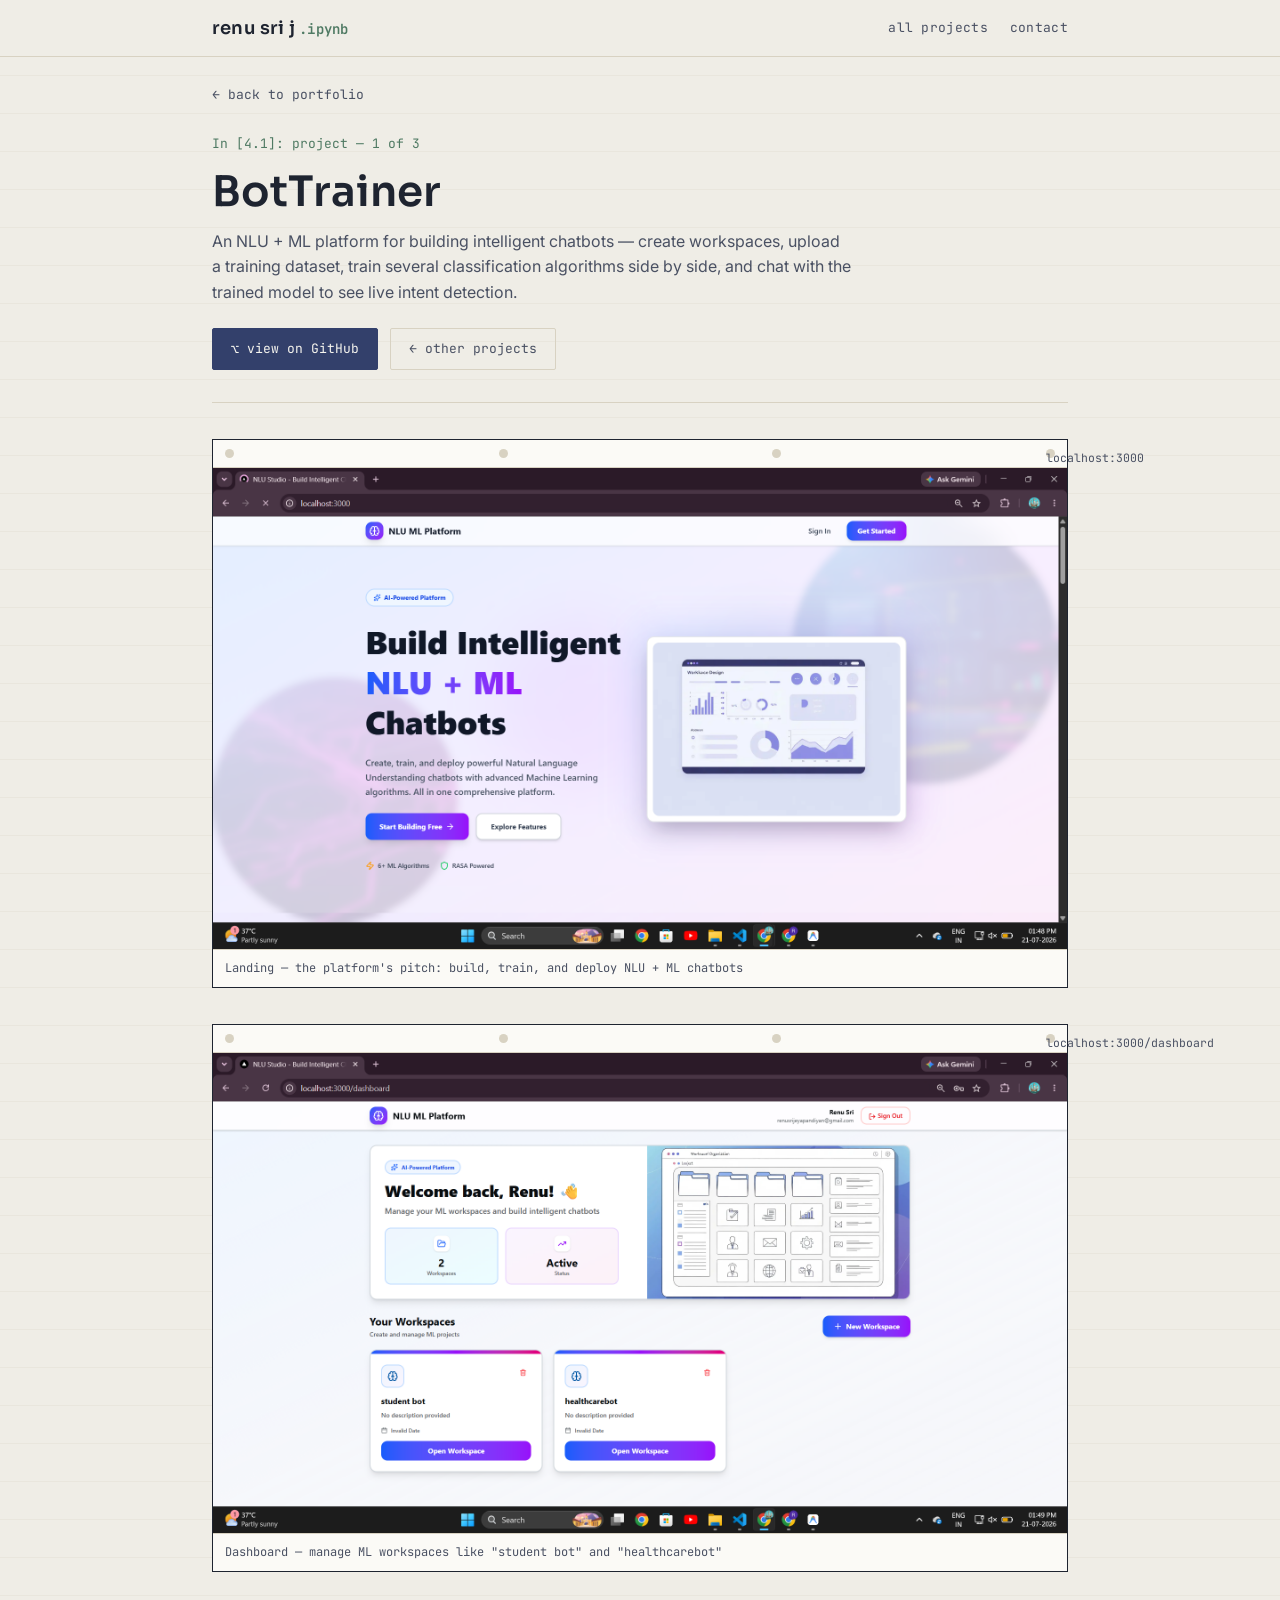
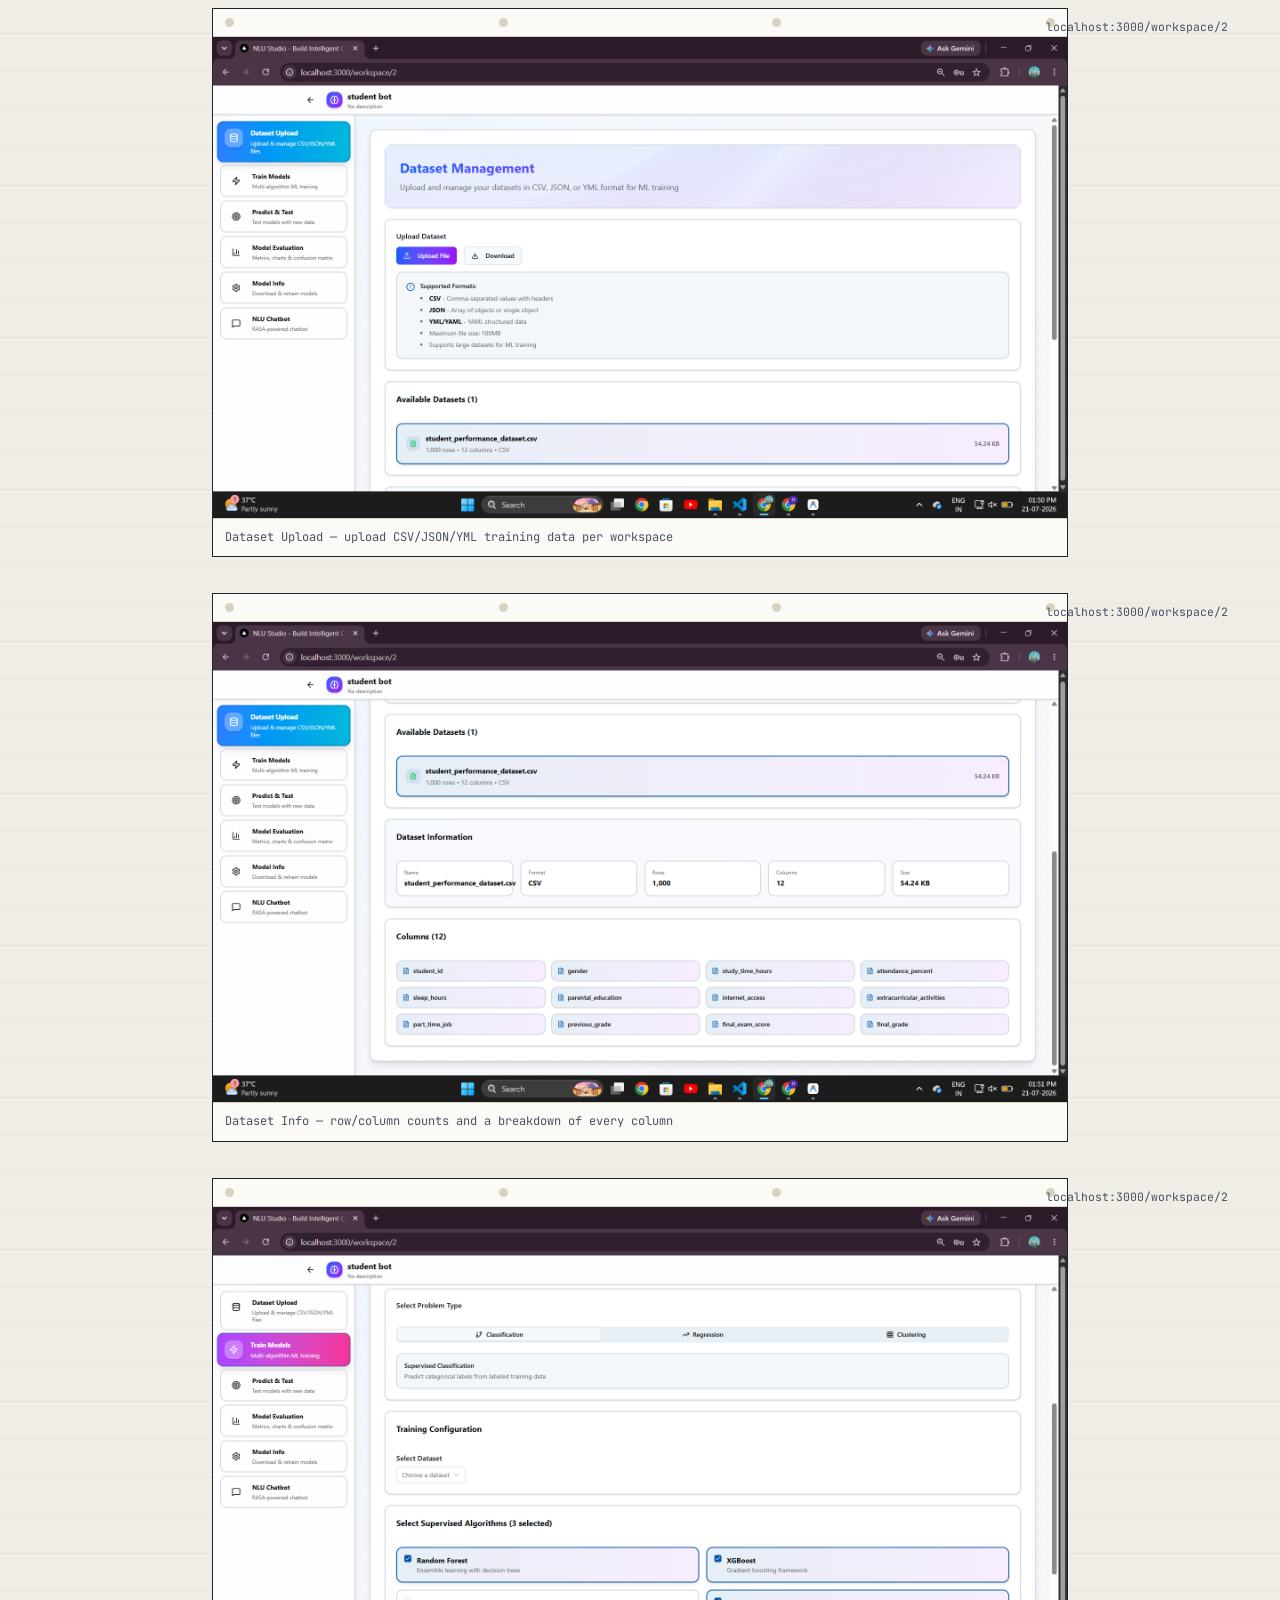
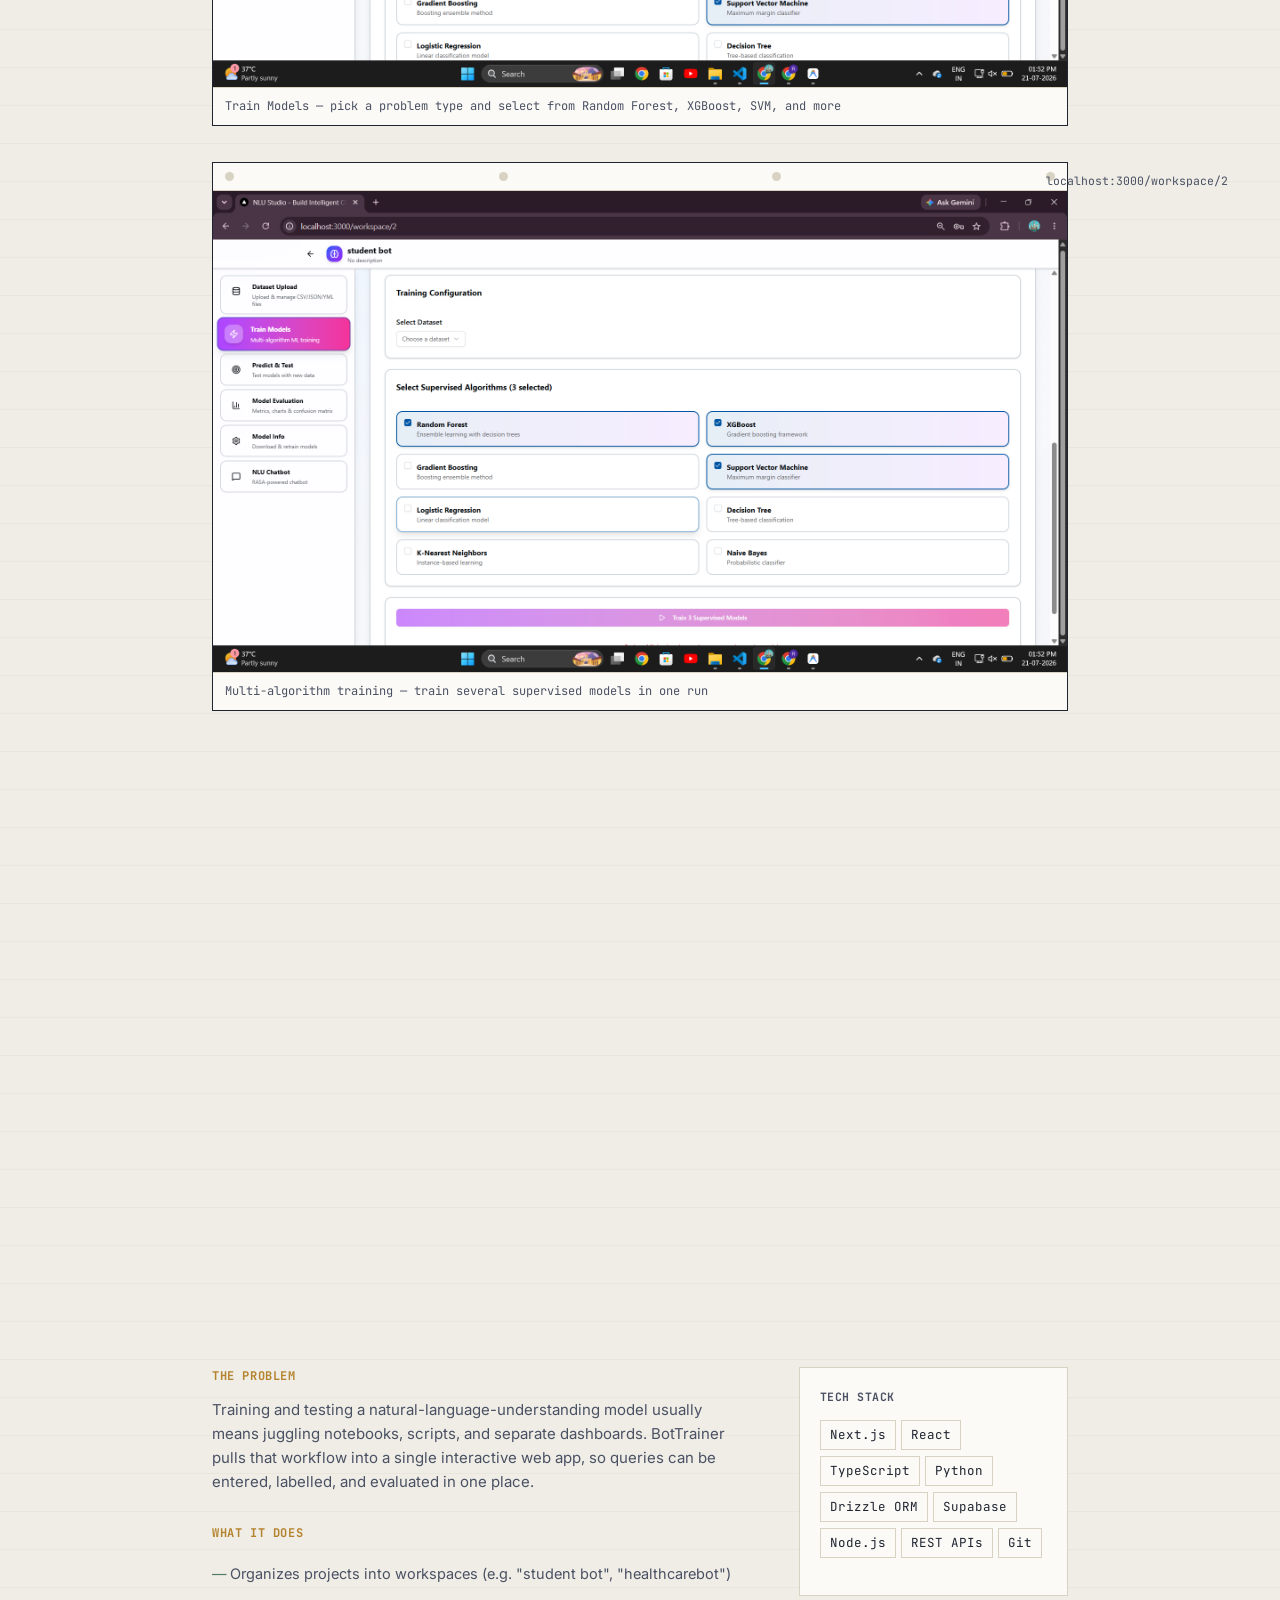
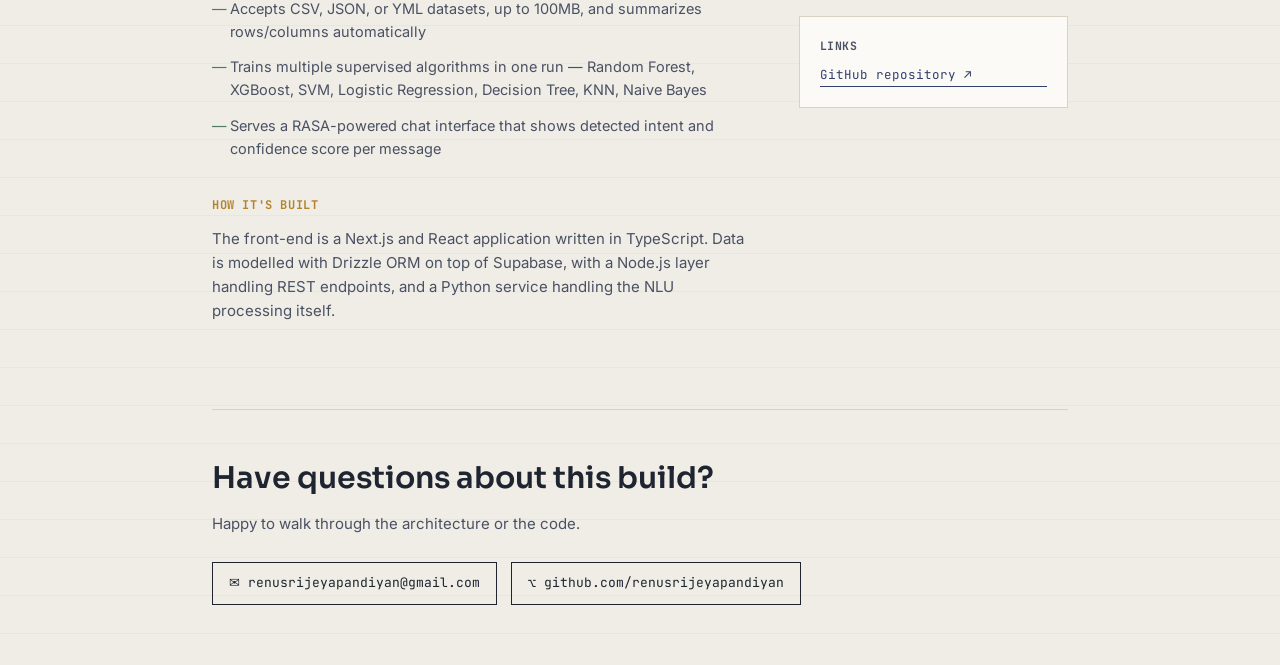
==== projects/bottrainer.html @ 5ae0b01e "Add portfolio site" ====
<!DOCTYPE html>
<html lang="en">
<head>
<meta charset="UTF-8">
<meta name="viewport" content="width=device-width, initial-scale=1.0">
<title>BotTrainer — Renu Sri J</title>
<link rel="preconnect" href="https://fonts.googleapis.com">
<link rel="preconnect" href="https://fonts.gstatic.com" crossorigin>
<link href="https://fonts.googleapis.com/css2?family=Sora:wght@500;600;700&family=JetBrains+Mono:wght@400;500;600&family=Inter:wght@400;500;600&display=swap" rel="stylesheet">
<link rel="stylesheet" href="../styles.css">
</head>
<body>

<div class="topbar">
  <div class="wrap">
    <a class="brand" href="../index.html">renu sri j <span class="mono">.ipynb</span></a>
    <nav>
      <a href="../index.html#projects">all projects</a>
      <a href="../index.html#contact">contact</a>
    </nav>
  </div>
</div>

<div class="wrap">

  <a class="back-link" href="../index.html">← back to portfolio</a>

  <section class="detail-hero reveal">
    <div class="detail-tag mono">In [4.1]: project — 1 of 3</div>
    <h1 class="detail-title">BotTrainer</h1>
    <p class="detail-summary">An NLU + ML platform for building intelligent chatbots — create workspaces, upload a training dataset, train several classification algorithms side by side, and chat with the trained model to see live intent detection.</p>
    <div class="detail-actions">
      <a class="btn primary" href="https://github.com/renusrijeyapandiyan/NLUBOTTRAINER.git" target="_blank" rel="noopener">⌥ view on GitHub</a>
      <a class="btn ghost" href="../index.html#projects">← other projects</a>
    </div>
  </section>

  <div class="shot-frame reveal">
    <div class="shot-bar"><span></span><span></span><span></span><span class="shot-url mono">localhost:3000</span></div>
    <div class="shot-placeholder">
      <img src="bottrainer-shots/landing.png" alt="NLU Studio landing page — build intelligent NLU and ML chatbots">
    </div>
    <div class="shot-caption mono">Landing — the platform's pitch: build, train, and deploy NLU + ML chatbots</div>
  </div>

  <div class="shot-frame reveal">
    <div class="shot-bar"><span></span><span></span><span></span><span class="shot-url mono">localhost:3000/dashboard</span></div>
    <div class="shot-placeholder">
      <img src="bottrainer-shots/dashboard.png" alt="NLU Studio dashboard showing workspaces">
    </div>
    <div class="shot-caption mono">Dashboard — manage ML workspaces like "student bot" and "healthcarebot"</div>
  </div>

  <div class="shot-frame reveal">
    <div class="shot-bar"><span></span><span></span><span></span><span class="shot-url mono">localhost:3000/workspace/2</span></div>
    <div class="shot-placeholder">
      <img src="bottrainer-shots/dataset-upload.png" alt="Dataset upload page supporting CSV, JSON, and YML formats">
    </div>
    <div class="shot-caption mono">Dataset Upload — upload CSV/JSON/YML training data per workspace</div>
  </div>

  <div class="shot-frame reveal">
    <div class="shot-bar"><span></span><span></span><span></span><span class="shot-url mono">localhost:3000/workspace/2</span></div>
    <div class="shot-placeholder">
      <img src="bottrainer-shots/dataset-info.png" alt="Dataset information panel showing rows, columns and column names">
    </div>
    <div class="shot-caption mono">Dataset Info — row/column counts and a breakdown of every column</div>
  </div>

  <div class="shot-frame reveal">
    <div class="shot-bar"><span></span><span></span><span></span><span class="shot-url mono">localhost:3000/workspace/2</span></div>
    <div class="shot-placeholder">
      <img src="bottrainer-shots/train-models.png" alt="Training configuration page for selecting classification algorithms">
    </div>
    <div class="shot-caption mono">Train Models — pick a problem type and select from Random Forest, XGBoost, SVM, and more</div>
  </div>

  <div class="shot-frame reveal">
    <div class="shot-bar"><span></span><span></span><span></span><span class="shot-url mono">localhost:3000/workspace/2</span></div>
    <div class="shot-placeholder">
      <img src="bottrainer-shots/train-models-2.png" alt="Training configuration with multiple algorithms selected and a train button">
    </div>
    <div class="shot-caption mono">Multi-algorithm training — train several supervised models in one run</div>
  </div>

  <div class="shot-frame reveal">
    <div class="shot-bar"><span></span><span></span><span></span><span class="shot-url mono">localhost:3000/workspace/2</span></div>
    <div class="shot-placeholder">
      <img src="bottrainer-shots/chatbot.png" alt="NLU chatbot chat interface showing intent detection with confidence scores">
    </div>
    <div class="shot-caption mono">NLU Chatbot — live chat interface showing detected intent and confidence per message</div>
  </div>

  <div class="detail-grid reveal">
    <div>
      <div class="detail-block">
        <h3>The problem</h3>
        <p>Training and testing a natural-language-understanding model usually means juggling notebooks, scripts, and separate dashboards. BotTrainer pulls that workflow into a single interactive web app, so queries can be entered, labelled, and evaluated in one place.</p>
      </div>
      <div class="detail-block">
        <h3>What it does</h3>
        <ul>
          <li>Organizes projects into workspaces (e.g. "student bot", "healthcarebot")</li>
          <li>Accepts CSV, JSON, or YML datasets, up to 100MB, and summarizes rows/columns automatically</li>
          <li>Trains multiple supervised algorithms in one run — Random Forest, XGBoost, SVM, Logistic Regression, Decision Tree, KNN, Naive Bayes</li>
          <li>Serves a RASA-powered chat interface that shows detected intent and confidence score per message</li>
        </ul>
      </div>
      <div class="detail-block">
        <h3>How it's built</h3>
        <p>The front-end is a Next.js and React application written in TypeScript. Data is modelled with Drizzle ORM on top of Supabase, with a Node.js layer handling REST endpoints, and a Python service handling the NLU processing itself.</p>
      </div>
    </div>
    <div>
      <div class="side-card">
        <h4>Tech stack</h4>
        <div class="stack">
          <span class="tag">Next.js</span><span class="tag">React</span><span class="tag">TypeScript</span><span class="tag">Python</span><span class="tag">Drizzle ORM</span><span class="tag">Supabase</span><span class="tag">Node.js</span><span class="tag">REST APIs</span><span class="tag">Git</span>
        </div>
      </div>
      <div class="side-card">
        <h4>Links</h4>
        <div class="project-links" style="flex-direction:column; gap:8px;">
          <a href="https://github.com/renusrijeyapandiyan/NLUBOTTRAINER.git" target="_blank" rel="noopener">GitHub repository ↗</a>
        </div>
      </div>
    </div>
  </div>

  <footer class="reveal">
    <div class="contact-title">Have questions about this build?</div>
    <p class="contact-sub">Happy to walk through the architecture or the code.</p>
    <div class="contact-links">
      <a href="mailto:renusrijeyapandiyan@gmail.com">✉ renusrijeyapandiyan@gmail.com</a>
      <a href="https://github.com/renusrijeyapandiyan" target="_blank" rel="noopener">⌥ github.com/renusrijeyapandiyan</a>
    </div>
  </footer>

</div>

<script>
  const els = document.querySelectorAll('.reveal');
  const io = new IntersectionObserver((entries) => {
    entries.forEach(e => { if(e.isIntersecting){ e.target.classList.add('show'); io.unobserve(e.target); } });
  }, { threshold: 0.12 });
  els.forEach(el => io.observe(el));
</script>

</body>
</html>
---- styles.css ----
:root{
  --paper:#EFEDE6;
  --paper-2:#F7F5EF;
  --ink:#1E2430;
  --ink-soft:#4A5163;
  --rule:#D8D2C2;
  --indigo:#33406B;
  --indigo-deep:#232B49;
  --sage:#4F7A63;
  --gold:#B4832E;
  --cell-bg:#FBFAF6;
  --shadow:0 1px 0 rgba(30,36,48,0.06);
}
*{box-sizing:border-box; margin:0; padding:0;}
html{scroll-behavior:smooth;}
body{
  background:var(--paper);
  color:var(--ink);
  font-family:'Inter', sans-serif;
  line-height:1.6;
  background-image:
    repeating-linear-gradient(180deg, transparent, transparent 37px, rgba(216,210,194,0.5) 38px);
}
::selection{ background:var(--indigo); color:var(--paper-2); }

a{ color:var(--indigo); }

.mono{ font-family:'JetBrains Mono', monospace; }

.wrap{ max-width:920px; margin:0 auto; padding:0 32px; }

/* ---------- top bar ---------- */
.topbar{
  position:sticky; top:0; z-index:50;
  background:rgba(239,237,230,0.92);
  backdrop-filter:blur(6px);
  border-bottom:1px solid var(--rule);
}
.topbar .wrap{
  display:flex; align-items:center; justify-content:space-between;
  height:56px;
}
.brand{ font-family:'Sora', sans-serif; font-weight:600; font-size:18px; letter-spacing:0.2px; text-decoration:none; color:var(--ink); display:inline-block;}
.brand .mono{ color:var(--sage); font-size:14px; }
nav{ display:flex; gap:22px; }
nav a{
  text-decoration:none; color:var(--ink-soft); font-size:13px;
  font-family:'JetBrains Mono', monospace;
  letter-spacing:0.3px;
}
nav a:hover{ color:var(--indigo); }

/* ---------- hero ---------- */
.hero{ padding:76px 0 40px; }
.hero-grid{
  display:grid; grid-template-columns:1fr 220px; gap:48px; align-items:center;
}
.kicker{
  font-family:'JetBrains Mono', monospace; font-size:13px; color:var(--sage);
  display:flex; align-items:center; gap:10px; margin-bottom:18px;
}
.kicker .dot{ width:7px; height:7px; border-radius:50%; background:var(--sage); display:inline-block; }
h1.name{
  font-family:'Sora', sans-serif; font-weight:600; font-size:56px; line-height:1.05;
  letter-spacing:-0.5px; color:var(--ink);
}
.cursor{ display:inline-block; width:3px; height:44px; background:var(--indigo); margin-left:4px; vertical-align:-6px; animation:blink 1s steps(1) infinite; }
@keyframes blink{ 50%{ opacity:0; } }
.role{
  font-family:'Sora', sans-serif; font-weight:500; font-size:20px; color:var(--indigo);
  margin-top:10px;
}
.tagline{ margin-top:18px; font-size:15.5px; color:var(--ink-soft); max-width:520px; }

.hero-actions{ display:flex; gap:12px; margin-top:28px; flex-wrap:wrap; }
.btn{
  font-family:'JetBrains Mono', monospace; font-size:13px;
  padding:10px 18px; border-radius:2px; text-decoration:none;
  border:1px solid var(--ink); color:var(--ink);
  transition:all .15s ease; display:inline-flex; align-items:center; gap:7px;
  background:transparent; cursor:pointer;
}
.btn.primary{ background:var(--indigo); border-color:var(--indigo); color:var(--paper-2); }
.btn.ghost{ border-color:var(--rule); color:var(--ink-soft); }
.btn:hover{ transform:translateY(-1px); box-shadow:2px 2px 0 var(--rule); }

.portrait-frame{
  position:relative; width:200px; height:240px; margin-left:auto;
  border:1px solid var(--ink);
  padding:6px;
  background:var(--cell-bg);
}
.portrait-frame img{
  width:100%; height:100%; object-fit:cover; display:block; filter:grayscale(15%);
}
.portrait-tag{
  position:absolute; bottom:-11px; left:14px; background:var(--paper);
  font-family:'JetBrains Mono', monospace; font-size:10.5px; color:var(--sage);
  padding:0 6px;
}

/* ---------- notebook cells ---------- */
section.cell{ padding:36px 0; border-top:1px solid var(--rule); }
.cell-head{ display:flex; align-items:baseline; gap:14px; margin-bottom:20px; flex-wrap:wrap; }
.cell-tag{
  font-family:'JetBrains Mono', monospace; font-size:13px; color:var(--sage);
  white-space:nowrap;
}
.cell-title{
  font-family:'Sora', sans-serif; font-weight:600; font-size:26px; color:var(--ink);
}
.cell-body{ padding-left:2px; }

/* objective */
.objective-box{
  background:var(--cell-bg); border:1px solid var(--rule); border-left:3px solid var(--indigo);
  padding:20px 24px; font-size:15.5px; color:var(--ink-soft); max-width:760px;
}

/* education */
.edu-item{
  display:grid; grid-template-columns:1fr auto; gap:6px 20px; padding:16px 0;
  border-bottom:1px dashed var(--rule);
}
.edu-item:last-child{ border-bottom:none; }
.edu-degree{ font-weight:600; font-size:16px; }
.edu-school{ font-size:14px; color:var(--ink-soft); grid-column:1; }
.edu-year{ font-family:'JetBrains Mono', monospace; font-size:13px; color:var(--sage); text-align:right; align-self:start; }
.edu-score{ font-family:'JetBrains Mono', monospace; font-size:13px; color:var(--ink-soft); text-align:right; }

/* skills */
.skills-grid{ display:grid; grid-template-columns:repeat(2, 1fr); gap:18px 40px; }
.skill-row{ font-size:14.5px; padding:10px 0; border-bottom:1px solid var(--rule); }
.skill-label{ font-family:'JetBrains Mono', monospace; font-size:11.5px; color:var(--gold); text-transform:uppercase; letter-spacing:0.6px; display:block; margin-bottom:6px; }
.tag{
  display:inline-block; background:var(--cell-bg); border:1px solid var(--rule);
  font-family:'JetBrains Mono', monospace; font-size:12.5px; padding:4px 9px; margin:3px 5px 3px 0;
  color:var(--ink);
}
.core-subjects{ font-size:14px; color:var(--ink-soft); line-height:1.8; }

/* projects */
.project{
  background:var(--cell-bg); border:1px solid var(--rule); padding:22px 26px; margin-bottom:18px;
  position:relative;
}
.project::before{
  content:''; position:absolute; left:0; top:0; bottom:0; width:3px; background:var(--sage);
}
.project-name{ font-family:'Sora', sans-serif; font-weight:600; font-size:19px; margin-bottom:8px; }
.project-name a{ color:var(--ink); text-decoration:none; }
.project-name a:hover{ color:var(--indigo); }
.project-desc{ font-size:14.5px; color:var(--ink-soft); margin-bottom:12px; }
.stack{ display:flex; flex-wrap:wrap; margin-bottom:14px; }
.project-links{ display:flex; gap:10px; flex-wrap:wrap; }
.project-links a{
  font-family:'JetBrains Mono', monospace; font-size:12.5px; text-decoration:none;
  color:var(--indigo); border-bottom:1px solid var(--indigo); padding-bottom:1px;
}
.project-links a:hover{ color:var(--indigo-deep); }

/* internship / certs */
.intern-item{ font-size:14.5px; color:var(--ink-soft); }
.intern-role{ font-weight:600; color:var(--ink); font-size:15.5px; }
ul.certs{ list-style:none; }
ul.certs li{
  font-size:14.5px; color:var(--ink-soft); padding:8px 0 8px 22px; position:relative;
  border-bottom:1px dashed var(--rule);
}
ul.certs li:last-child{ border-bottom:none; }
ul.certs li::before{
  content:'▸'; position:absolute; left:0; color:var(--gold);
}

/* soft skills */
.soft-row{ display:flex; flex-wrap:wrap; gap:10px; }
.soft-pill{
  font-family:'JetBrains Mono', monospace; font-size:13px; padding:8px 16px;
  border:1px solid var(--indigo); color:var(--indigo); border-radius:20px;
}

/* contact / footer */
footer{
  border-top:1px solid var(--rule); padding:44px 0 60px; margin-top:20px;
}
.contact-title{
  font-family:'Sora', sans-serif; font-weight:600; font-size:30px; margin-bottom:10px;
}
.contact-sub{ color:var(--ink-soft); font-size:15px; margin-bottom:26px; max-width:480px; }
.contact-links{ display:flex; flex-wrap:wrap; gap:14px; }
.contact-links a{
  text-decoration:none; display:flex; align-items:center; gap:8px;
  font-family:'JetBrains Mono', monospace; font-size:13px; color:var(--ink);
  border:1px solid var(--ink); padding:10px 16px;
}
.contact-links a:hover{ background:var(--ink); color:var(--paper-2); }
.foot-note{ margin-top:40px; font-family:'JetBrains Mono', monospace; font-size:11.5px; color:var(--ink-soft); }

/* ---------- project detail page ---------- */
.back-link{
  display:inline-flex; align-items:center; gap:8px; font-family:'JetBrains Mono', monospace;
  font-size:13px; color:var(--ink-soft); text-decoration:none; margin:28px 0 8px;
}
.back-link:hover{ color:var(--indigo); }

.detail-hero{ padding:20px 0 32px; border-bottom:1px solid var(--rule); }
.detail-tag{ font-family:'JetBrains Mono', monospace; font-size:13px; color:var(--sage); margin-bottom:14px; }
.detail-title{
  font-family:'Sora', sans-serif; font-weight:600; font-size:42px; line-height:1.1; color:var(--ink);
  margin-bottom:14px;
}
.detail-summary{ font-size:16px; color:var(--ink-soft); max-width:640px; margin-bottom:22px; }
.detail-actions{ display:flex; gap:12px; flex-wrap:wrap; }

.shot-frame{
  margin:36px 0; border:1px solid var(--ink); background:var(--cell-bg);
}
.shot-bar{
  display:flex; align-items:center; gap:6px; padding:9px 12px; border-bottom:1px solid var(--rule);
}
.shot-bar span{ width:9px; height:9px; border-radius:50%; background:var(--rule); display:inline-block; }
.shot-placeholder{
  aspect-ratio:16/9; display:flex; align-items:center; justify-content:center; flex-direction:column; gap:6px;
  background:
    repeating-linear-gradient(45deg, var(--paper), var(--paper) 10px, var(--paper-2) 10px, var(--paper-2) 20px);
}
.shot-placeholder img{ width:100%; height:100%; object-fit:cover; object-position:top; }
.shot-placeholder .ph-label{ font-family:'JetBrains Mono', monospace; font-size:12.5px; color:var(--ink-soft); }
.shot-placeholder .ph-icon{ font-size:22px; color:var(--sage); }
.shot-bar{ justify-content:space-between; }
.shot-bar .shot-url{ font-size:11.5px; color:var(--ink-soft); }
.shot-caption{ font-size:12px; color:var(--ink-soft); padding:9px 12px; border-top:1px solid var(--rule); }

.detail-grid{ display:grid; grid-template-columns:2fr 1fr; gap:48px; padding:36px 0; }
.detail-block{ margin-bottom:30px; }
.detail-block h3{
  font-family:'JetBrains Mono', monospace; font-size:12px; text-transform:uppercase; letter-spacing:0.6px;
  color:var(--gold); margin-bottom:12px;
}
.detail-block p{ font-size:15px; color:var(--ink-soft); margin-bottom:10px; }
.detail-block ul{ list-style:none; }
.detail-block ul li{
  font-size:14.5px; color:var(--ink-soft); padding:6px 0 6px 18px; position:relative;
}
.detail-block ul li::before{ content:'—'; position:absolute; left:0; color:var(--sage); }

.side-card{
  background:var(--cell-bg); border:1px solid var(--rule); padding:20px; margin-bottom:20px;
}
.side-card h4{
  font-family:'JetBrains Mono', monospace; font-size:11.5px; text-transform:uppercase; letter-spacing:0.5px;
  color:var(--ink-soft); margin-bottom:10px;
}

/* reveal on scroll */
.reveal{ opacity:0; transform:translateY(14px); transition:opacity .6s ease, transform .6s ease; }
.reveal.show{ opacity:1; transform:translateY(0); }

@media (prefers-reduced-motion: reduce){
  .reveal{ opacity:1; transform:none; transition:none; }
  .cursor{ animation:none; }
}

@media (max-width:760px){
  .hero-grid{ grid-template-columns:1fr; }
  .portrait-frame{ margin:0 auto; }
  h1.name{ font-size:38px; }
  .skills-grid{ grid-template-columns:1fr; }
  nav{ gap:14px; }
  nav a{ font-size:11.5px; }
  .detail-grid{ grid-template-columns:1fr; }
  .detail-title{ font-size:30px; }
}
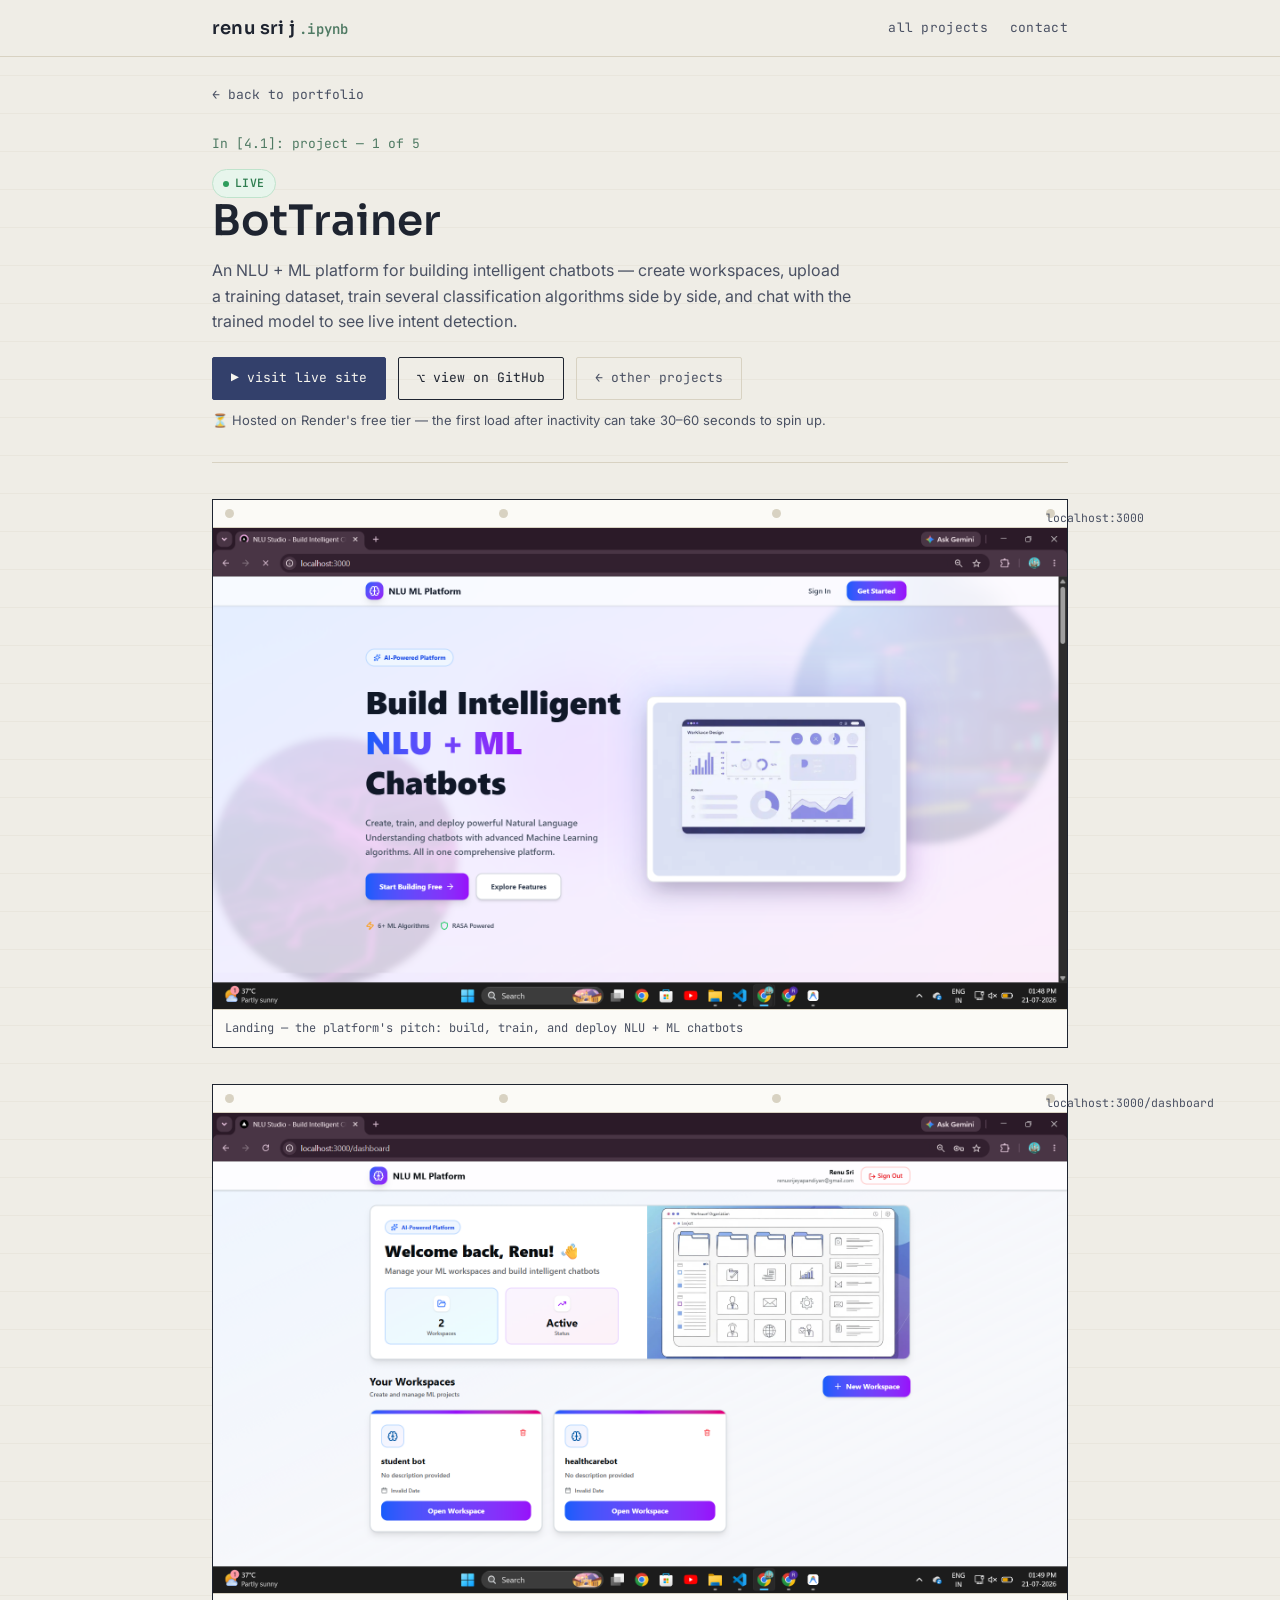
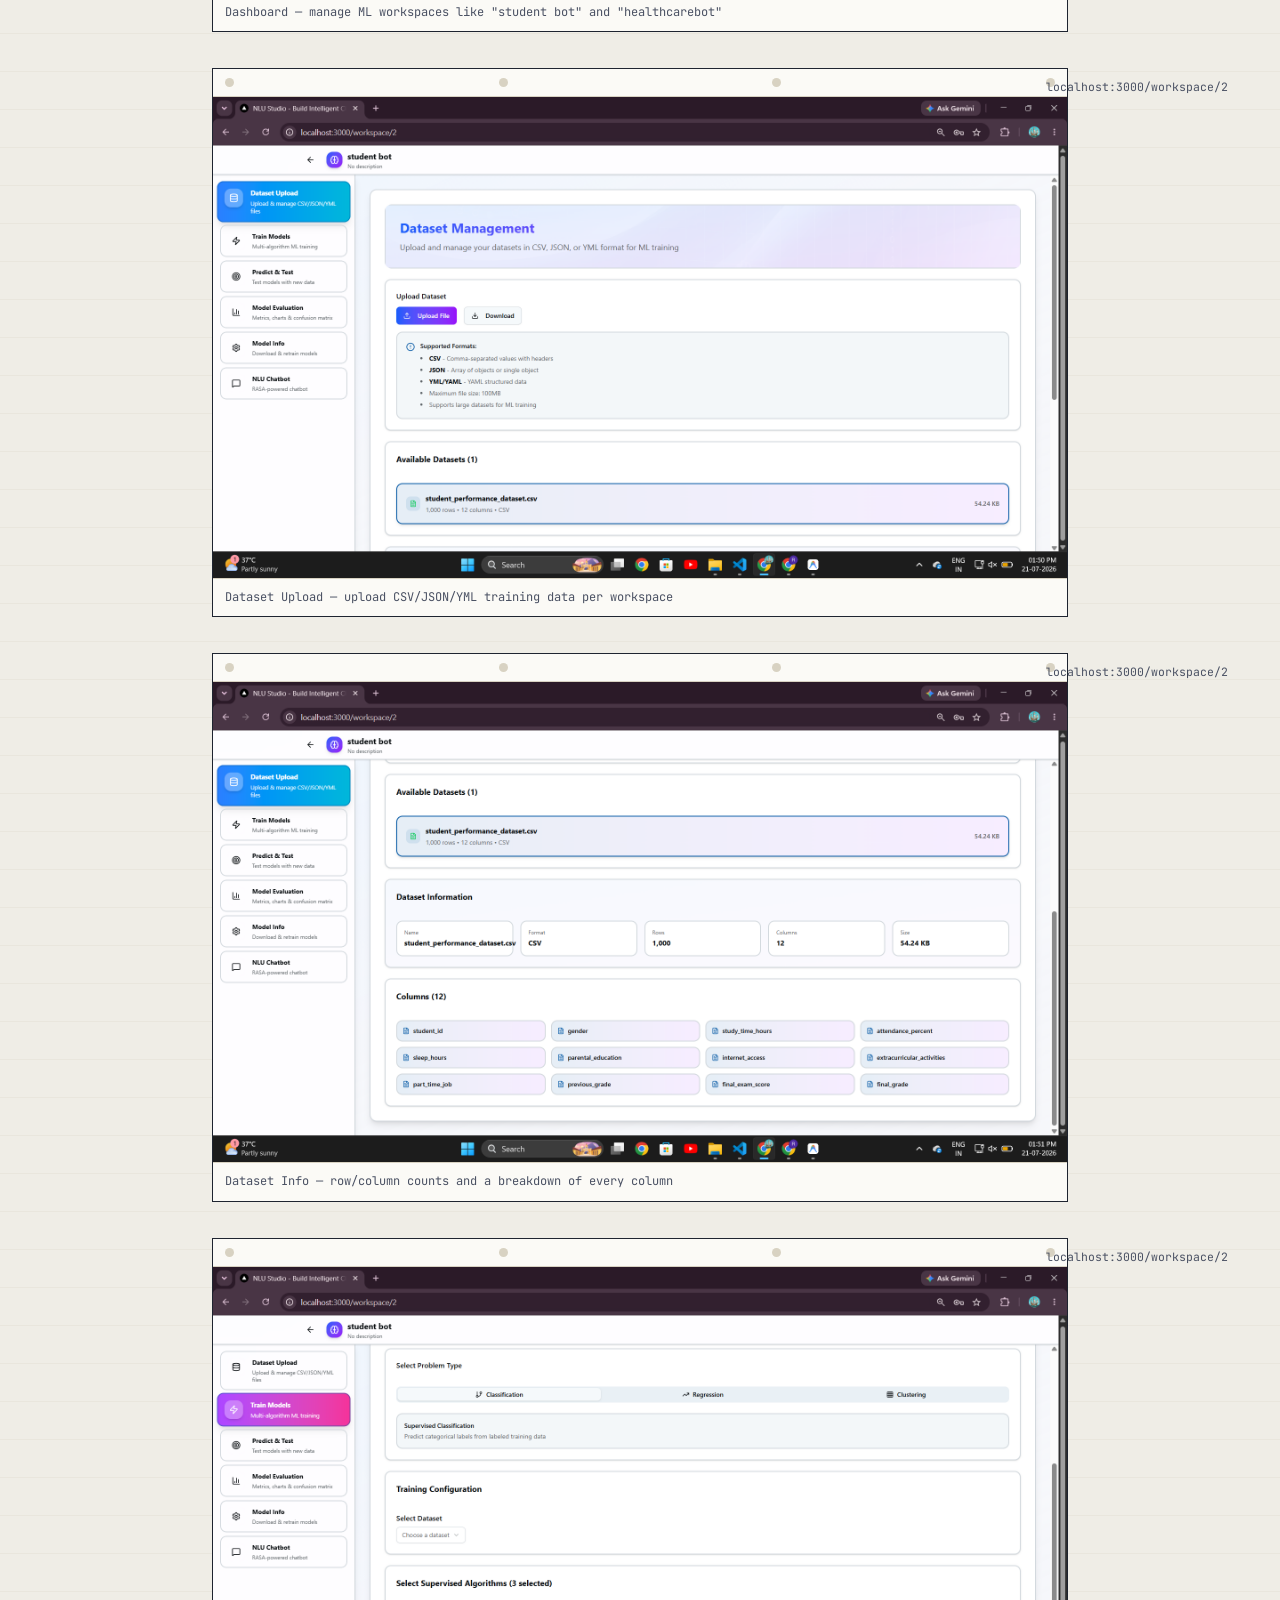
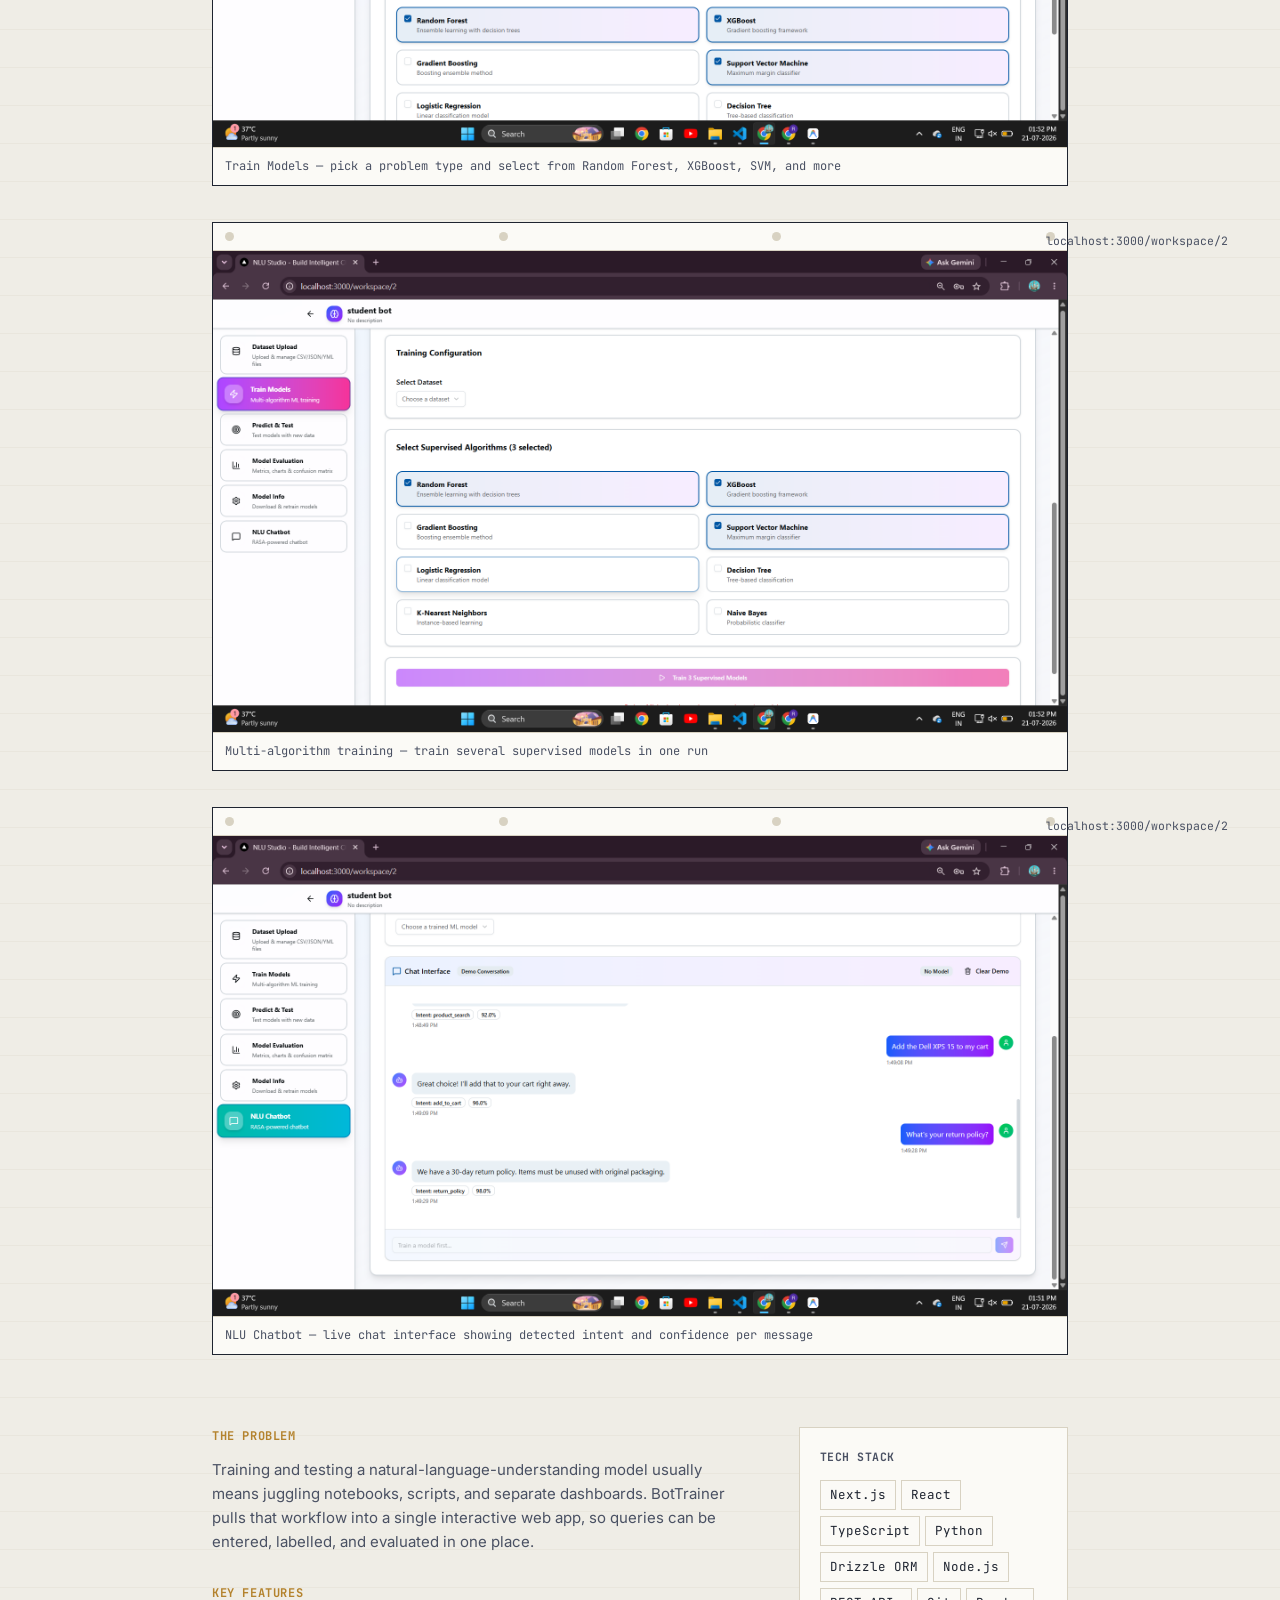
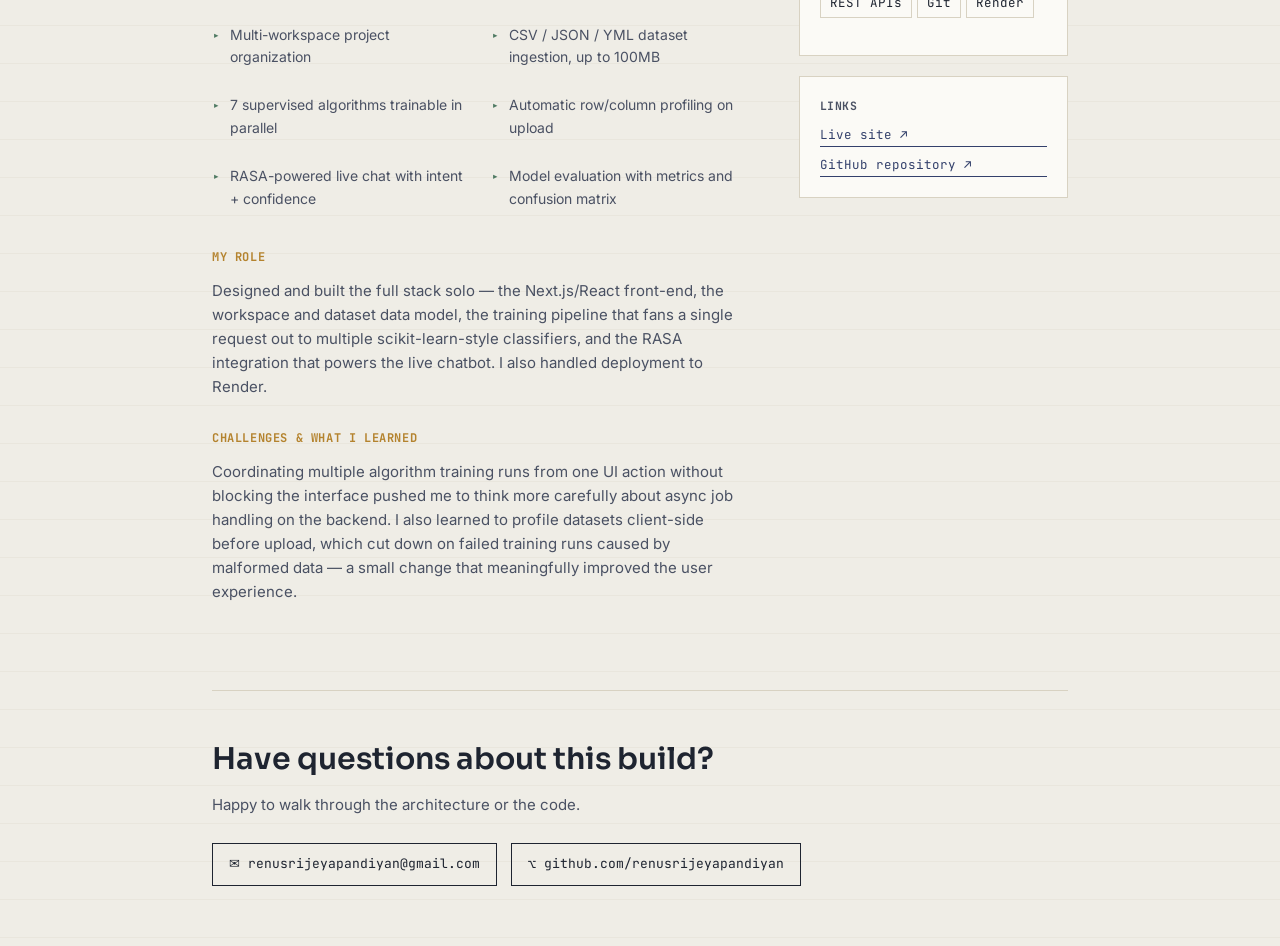
==== commit 2de09634: "Add Blood Donor Management System and LinguaBridge AI, live links, enhanced project pages" ====
--- a/projects/bottrainer.html
+++ b/projects/bottrainer.html
@@ -26,13 +26,16 @@
   <a class="back-link" href="../index.html">← back to portfolio</a>
 
   <section class="detail-hero reveal">
-    <div class="detail-tag mono">In [4.1]: project — 1 of 3</div>
+    <div class="detail-tag mono">In [4.1]: project — 1 of 5</div>
+    <span class="live-badge"><span class="dot"></span>Live</span>
     <h1 class="detail-title">BotTrainer</h1>
     <p class="detail-summary">An NLU + ML platform for building intelligent chatbots — create workspaces, upload a training dataset, train several classification algorithms side by side, and chat with the trained model to see live intent detection.</p>
     <div class="detail-actions">
-      <a class="btn primary" href="https://github.com/renusrijeyapandiyan/NLUBOTTRAINER.git" target="_blank" rel="noopener">⌥ view on GitHub</a>
+      <a class="btn primary" href="https://nlubottrainer.onrender.com/" target="_blank" rel="noopener">▶ visit live site</a>
+      <a class="btn" href="https://github.com/renusrijeyapandiyan/NLUBOTTRAINER.git" target="_blank" rel="noopener">⌥ view on GitHub</a>
       <a class="btn ghost" href="../index.html#projects">← other projects</a>
     </div>
+    <p class="cred-note">⏳ Hosted on Render's free tier — the first load after inactivity can take 30–60 seconds to spin up.</p>
   </section>
 
   <div class="shot-frame reveal">
@@ -98,29 +101,36 @@
         <p>Training and testing a natural-language-understanding model usually means juggling notebooks, scripts, and separate dashboards. BotTrainer pulls that workflow into a single interactive web app, so queries can be entered, labelled, and evaluated in one place.</p>
       </div>
       <div class="detail-block">
-        <h3>What it does</h3>
-        <ul>
-          <li>Organizes projects into workspaces (e.g. "student bot", "healthcarebot")</li>
-          <li>Accepts CSV, JSON, or YML datasets, up to 100MB, and summarizes rows/columns automatically</li>
-          <li>Trains multiple supervised algorithms in one run — Random Forest, XGBoost, SVM, Logistic Regression, Decision Tree, KNN, Naive Bayes</li>
-          <li>Serves a RASA-powered chat interface that shows detected intent and confidence score per message</li>
-        </ul>
+        <h3>Key features</h3>
+        <div class="feature-grid">
+          <div class="feature-item"><span class="fi-mark">▸</span>Multi-workspace project organization</div>
+          <div class="feature-item"><span class="fi-mark">▸</span>CSV / JSON / YML dataset ingestion, up to 100MB</div>
+          <div class="feature-item"><span class="fi-mark">▸</span>7 supervised algorithms trainable in parallel</div>
+          <div class="feature-item"><span class="fi-mark">▸</span>Automatic row/column profiling on upload</div>
+          <div class="feature-item"><span class="fi-mark">▸</span>RASA-powered live chat with intent + confidence</div>
+          <div class="feature-item"><span class="fi-mark">▸</span>Model evaluation with metrics and confusion matrix</div>
+        </div>
       </div>
       <div class="detail-block">
-        <h3>How it's built</h3>
-        <p>The front-end is a Next.js and React application written in TypeScript. Data is modelled with Drizzle ORM on top of Supabase, with a Node.js layer handling REST endpoints, and a Python service handling the NLU processing itself.</p>
+        <h3>My role</h3>
+        <p>Designed and built the full stack solo — the Next.js/React front-end, the workspace and dataset data model, the training pipeline that fans a single request out to multiple scikit-learn-style classifiers, and the RASA integration that powers the live chatbot. I also handled deployment to Render.</p>
+      </div>
+      <div class="detail-block">
+        <h3>Challenges &amp; what I learned</h3>
+        <p>Coordinating multiple algorithm training runs from one UI action without blocking the interface pushed me to think more carefully about async job handling on the backend. I also learned to profile datasets client-side before upload, which cut down on failed training runs caused by malformed data — a small change that meaningfully improved the user experience.</p>
       </div>
     </div>
     <div>
       <div class="side-card">
         <h4>Tech stack</h4>
         <div class="stack">
-          <span class="tag">Next.js</span><span class="tag">React</span><span class="tag">TypeScript</span><span class="tag">Python</span><span class="tag">Drizzle ORM</span><span class="tag">Supabase</span><span class="tag">Node.js</span><span class="tag">REST APIs</span><span class="tag">Git</span>
+          <span class="tag">Next.js</span><span class="tag">React</span><span class="tag">TypeScript</span><span class="tag">Python</span><span class="tag">Drizzle ORM</span><span class="tag">Node.js</span><span class="tag">REST APIs</span><span class="tag">Git</span><span class="tag">Render</span>
         </div>
       </div>
       <div class="side-card">
         <h4>Links</h4>
         <div class="project-links" style="flex-direction:column; gap:8px;">
+          <a href="https://nlubottrainer.onrender.com/" target="_blank" rel="noopener">Live site ↗</a>
           <a href="https://github.com/renusrijeyapandiyan/NLUBOTTRAINER.git" target="_blank" rel="noopener">GitHub repository ↗</a>
         </div>
       </div>
--- a/styles.css
+++ b/styles.css
@@ -147,7 +147,7 @@
 .project::before{
   content:''; position:absolute; left:0; top:0; bottom:0; width:3px; background:var(--sage);
 }
-.project-name{ font-family:'Sora', sans-serif; font-weight:600; font-size:19px; margin-bottom:8px; }
+.project-name{ font-family:'Sora', sans-serif; font-weight:600; font-size:19px; margin-bottom:8px; display:flex; align-items:center; gap:10px; flex-wrap:wrap; }
 .project-name a{ color:var(--ink); text-decoration:none; }
 .project-name a:hover{ color:var(--indigo); }
 .project-desc{ font-size:14.5px; color:var(--ink-soft); margin-bottom:12px; }
@@ -252,8 +252,42 @@
   color:var(--ink-soft); margin-bottom:10px;
 }
 
-/* reveal on scroll */
-.reveal{ opacity:0; transform:translateY(14px); transition:opacity .6s ease, transform .6s ease; }
+/* ---------- live badge ---------- */
+.live-badge{
+  display:inline-flex; align-items:center; gap:6px; font-family:'JetBrains Mono', monospace;
+  font-size:11.5px; font-weight:600; letter-spacing:0.4px; color:#2E7D4F;
+  background:#E7F5EC; border:1px solid #BFE3CC; padding:4px 10px; border-radius:20px;
+  text-transform:uppercase;
+}
+.live-badge .dot{ width:6px; height:6px; border-radius:50%; background:#2E9D5C; display:inline-block; animation:blink 1.4s ease-in-out infinite; }
+.live-badge.local{ color:var(--ink-soft); background:var(--cell-bg); border-color:var(--rule); }
+.live-badge.local .dot{ background:var(--ink-soft); animation:none; }
+
+/* feature list */
+.feature-grid{ display:grid; grid-template-columns:1fr 1fr; gap:10px 20px; margin-top:4px; }
+.feature-item{
+  display:flex; gap:10px; align-items:flex-start; font-size:14px; color:var(--ink-soft);
+  padding:8px 0;
+}
+.feature-item .fi-mark{ color:var(--sage); font-family:'JetBrains Mono', monospace; flex:none; margin-top:1px; }
+
+/* credentials box */
+.cred-box{
+  background:var(--cell-bg); border:1px dashed var(--rule); padding:16px 18px; margin-top:10px;
+  font-family:'JetBrains Mono', monospace; font-size:13px; color:var(--ink);
+}
+.cred-box .cred-row{ display:flex; gap:10px; padding:4px 0; }
+.cred-box .cred-label{ color:var(--gold); min-width:70px; }
+.cred-note{
+  font-family:'Inter', sans-serif; font-size:13px; color:var(--ink-soft); margin-top:10px;
+}
+
+/* caveat / note callout */
+.callout{
+  background:#FBF3E3; border:1px solid #EBD9AE; border-left:3px solid var(--gold);
+  padding:14px 18px; font-size:13.5px; color:#6B5620; margin-top:16px;
+}
+.callout strong{ color:#54430F; }
 .reveal.show{ opacity:1; transform:translateY(0); }
 
 @media (prefers-reduced-motion: reduce){
